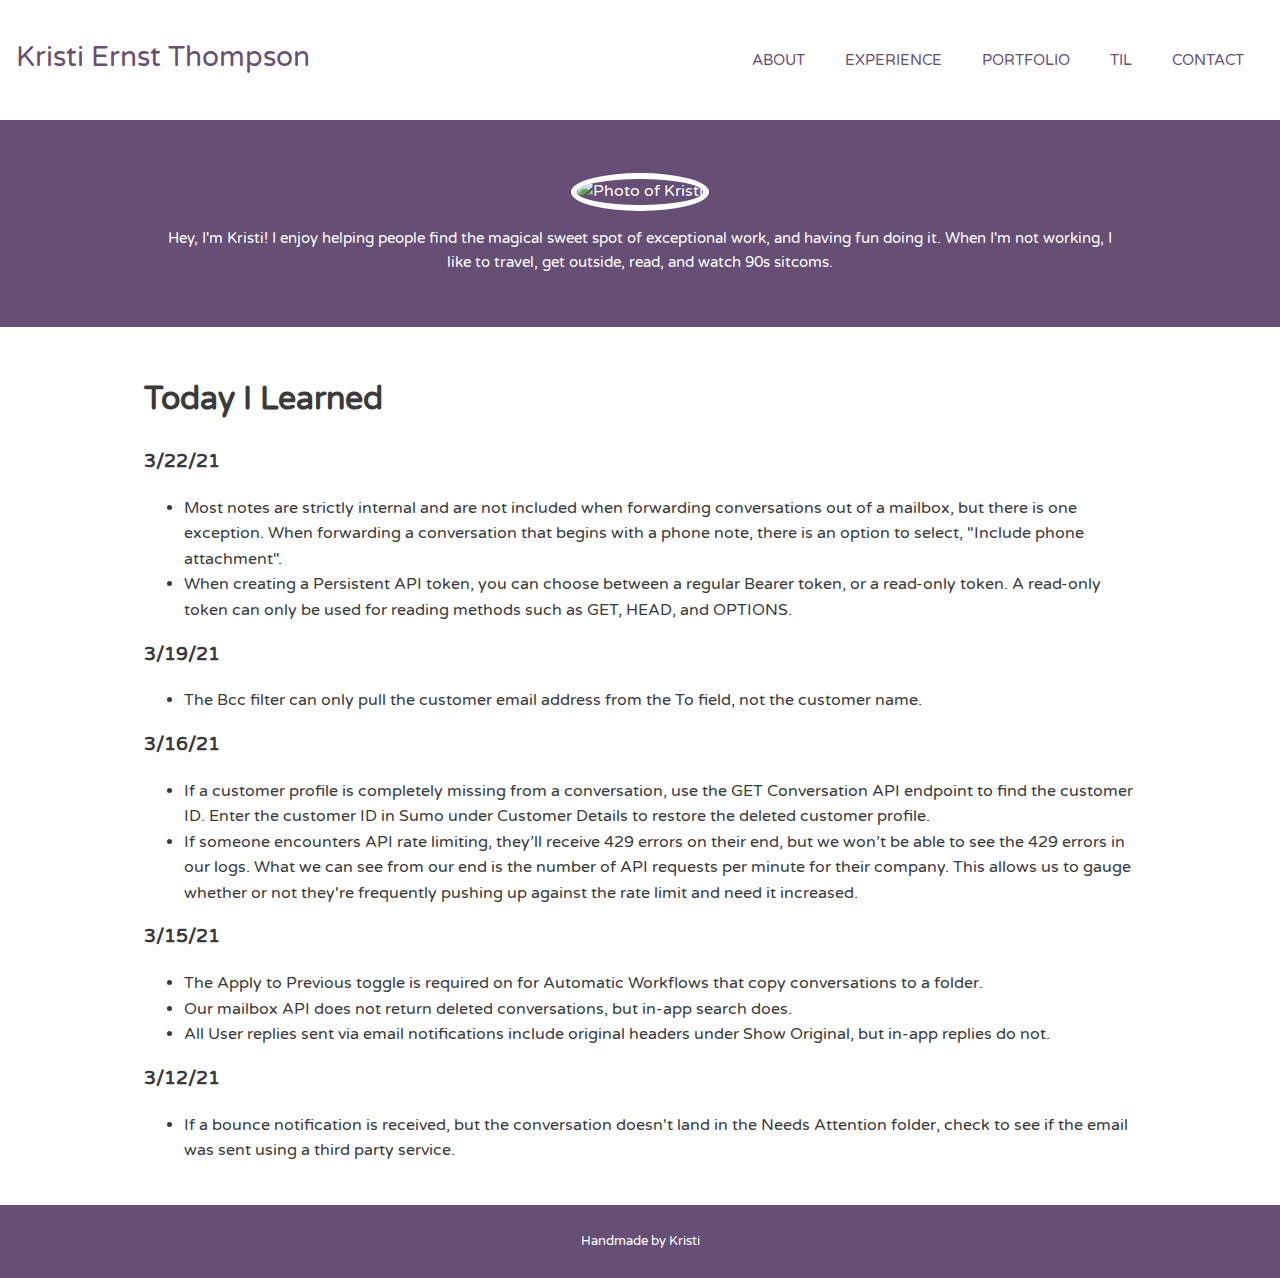
==== today-i-learned.html @ 71018ada "Update today-i-learned.html" ====
<!DOCTYPE html>
<html lang="en">

<head>
  <title>Kristi Ernst Thompson</title>
  <link href='https://fonts.googleapis.com/css?family=Varela+Round' rel='stylesheet' type='text/css'>
  <link rel="stylesheet" href="styles.css">
  <link rel="stylesheet" href="normalize.css">
  <link rel="shortcut icon" href="/favcon.png">
</head>
<body>
  <div class="wrap">
    <header class="main-header">
<a class="name" href="https://krompson.github.io//" class="body-links">Kristi Ernst Thompson</a>
      <ul class="main-nav">
          <li><a href="#about">About</a></li>
          <li><a href="https://krompson.github.io/#experience">Experience</a></li>
          <li><a href="https://krompson.github.io/#publications">Portfolio</a></li>
          <li><a href="http://krompson.github.io/today-i-learned.html">TIL</a></li>
          <li><a href="https://forms.gle/2rETGeYDiqMYRATz5" target="_blank">Contact</a></li>
        </ul>
    </header> 
  <div class="secondary-col">
    <div class="container"> 
      <p id="about"></p>
        <img src="https://www.dropbox.com/s/y2xr4d98g2mrn5y/kristi-thompson-main-image.jpg?raw=1" alt="Photo of Kristi" class="main-image">
 <p>Hey, I'm Kristi! I enjoy helping people find the magical sweet spot of exceptional work, and having fun doing it. When I'm not working, I like to travel, get outside, read, and watch 90s sitcoms.</p>       
</div>
      </div>
    <div class="container"> 
        <br>
       <h1>Today I Learned</h1>
      <h3>3/22/21</h3>
      <ul>
           <li>Most notes are strictly internal and are not included when forwarding conversations out of a mailbox, but there is one exception. When forwarding a conversation that begins with a phone note, there is an option to select, "Include phone attachment".</li>
          <li>When creating a Persistent API token, you can choose between a regular Bearer token, or a read-only token. A read-only token can only be used for reading methods such as GET, HEAD, and OPTIONS.</li>
      </ul>    
      <h3>3/19/21</h3>
      <ul>
           <li>The Bcc filter can only pull the customer email address from the To field, not the customer name.</li>
    </ul>    
      <h3>3/16/21</h3>
      <ul>
        <li>If a customer profile is completely missing from a conversation, use the GET Conversation API endpoint to find the customer ID. Enter the customer ID in Sumo under Customer Details to restore the deleted customer profile.</li> 
        <li>If someone encounters API rate limiting, they’ll receive 429 errors on their end, but we won’t be able to see the 429 errors in our logs. What we can see from our end is the number of API requests per minute for their company. This allows us to gauge whether or not they're frequently pushing up against the rate limit and need it increased. </li>
    </ul>    
      <h3>3/15/21</h3>
      <ul>
       <li>The Apply to Previous toggle is required on for Automatic Workflows that copy conversations to a folder.</li>
       <li>Our mailbox API does not return deleted conversations, but in-app search does.</li>
       <li>All User replies sent via email notifications include original headers under Show Original, but in-app replies do not.</li>
    </ul>    
          <h3>3/12/21</h3>
      <ul>
           <li>If a bounce notification is received, but the conversation doesn't land in the Needs Attention folder, check to see if the email was sent using a third party service.</li>
    </ul>    
      <br>      
  </div>  
  </div>
  <footer class="main-footer">
   <span>Handmade by Kristi</span>
  </footer>
</body>
</html>
---- styles.css ----
/* =================================Base Styles==================================== */
.main-image {
	border: solid 6px white;
	border-radius: 50%;
}
* {
	box-sizing: border-box;
}
html {
	scroll-behavior: smooth;
}
body {
	font-family: 'Varela Round', sans-serif;
	line-height: 1.6;
	color: #3a3a3a;
}
p {
	font-size: .95em;
	margin-bottom: 1.5em;
}
h2,a {
	color: #664E74;
}
h3 {
	color: #3a3a3a;
}
h1,h2,h3 {
	margin-top: 0;
}
a {
	text-decoration: none;
}
/* unvisited link */
a.body-links:link {
	color: #604B71;
}
/* visited link */
a.body-links:visited {
	color: #3B594E;
}
/* mouse over link */
a.body-links:hover {
	color: #6B4C47;
	cursor: pointer;
}
/* =================================Base Layout Styles==================================== */
/* ---- Navigation ---- */
.name {
	font-size: 1.75em;
	color:#664E74;
}
.name,.main-nav li {
	margin-top: 6px;
	margin-bottom: 6px;
	padding-left 20px;
	text-align: center;
	list-style-type: none;
}
.main-nav a {
	font-size: .95em;
	color: #664E74;
	text-transform: uppercase;
}
.main-nav {
	padding-inline-start: 0px;
	/*OR*/
	padding: 0px;
}
.main-nav a:hover {
	color: #ffffff;
	background:#664E74;
}
.name a,.main-nav a {
	padding: 10px 20px;
	display: block;
}
/* ---- Layout Containers ---- */
.container {
	padding-left: 1em;
	padding-right: 1em;
}
.main-header {
	padding: 1em;
	background: #ffffff;
	overflow: hidden;
}
.main-footer {
	text-align: center;
	padding: 2em 0;
	background: #664E74;
	color: white;
	font-size: small;
}
.secondary-col {
	background: #664E74;
	color: #ffffff;
	text-align: center;
	padding: 30px;
}
.third-col {
	background:#F5F5F5;
}
/* =================================Media Queries==================================== */
@media (min-width: 769px) {
	.wrap {
		min-height: calc(100vh - 89px);
	}
	.container {
		width: 80%;
		max-width: 1150px;
		margin: 0 auto;
	}
	.main-nav {
		float: right;
	}
	.main-nav li {
		float: left;
		list-style: none;
	}
	.name {
		float: left;
		line-height: 2.5em;
	}
	.feat-img {
		width: 300px;
	}
}
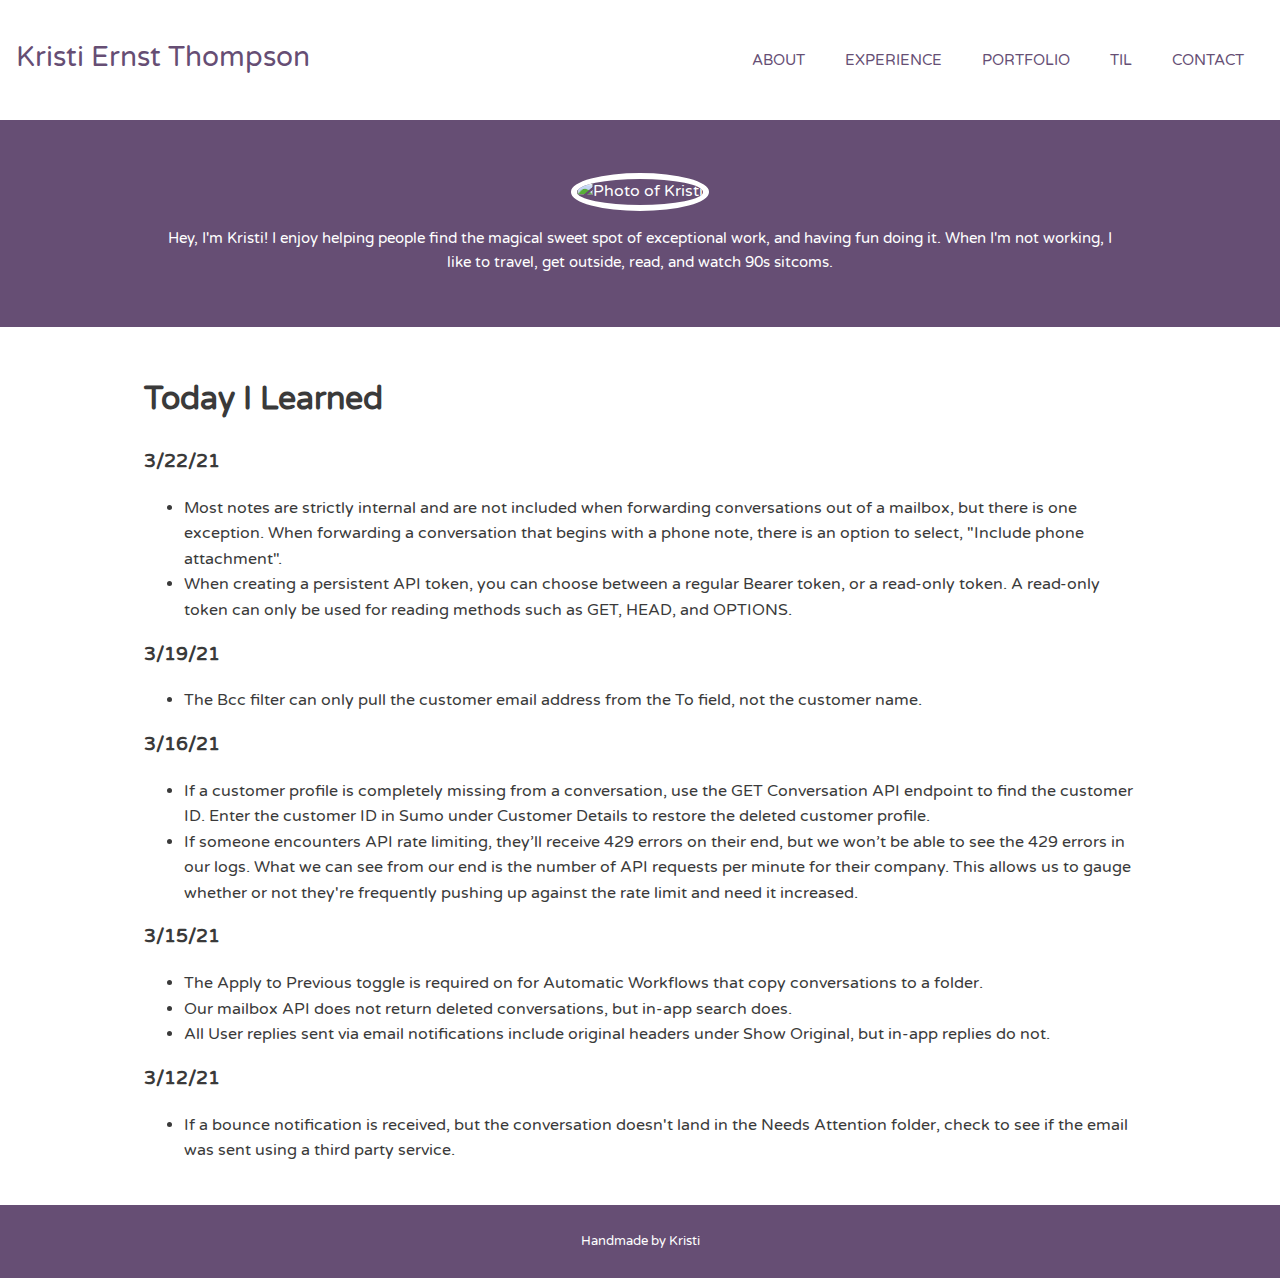
==== commit c3273784: "Update today-i-learned.html" ====
--- a/today-i-learned.html
+++ b/today-i-learned.html
@@ -33,7 +33,7 @@
       <h3>3/22/21</h3>
       <ul>
            <li>Most notes are strictly internal and are not included when forwarding conversations out of a mailbox, but there is one exception. When forwarding a conversation that begins with a phone note, there is an option to select, "Include phone attachment".</li>
-          <li>When creating a Persistent API token, you can choose between a regular Bearer token, or a read-only token. A read-only token can only be used for reading methods such as GET, HEAD, and OPTIONS.</li>
+          <li>When creating a persistent API token, you can choose between a regular Bearer token, or a read-only token. A read-only token can only be used for reading methods such as GET, HEAD, and OPTIONS.</li>
       </ul>    
       <h3>3/19/21</h3>
       <ul>
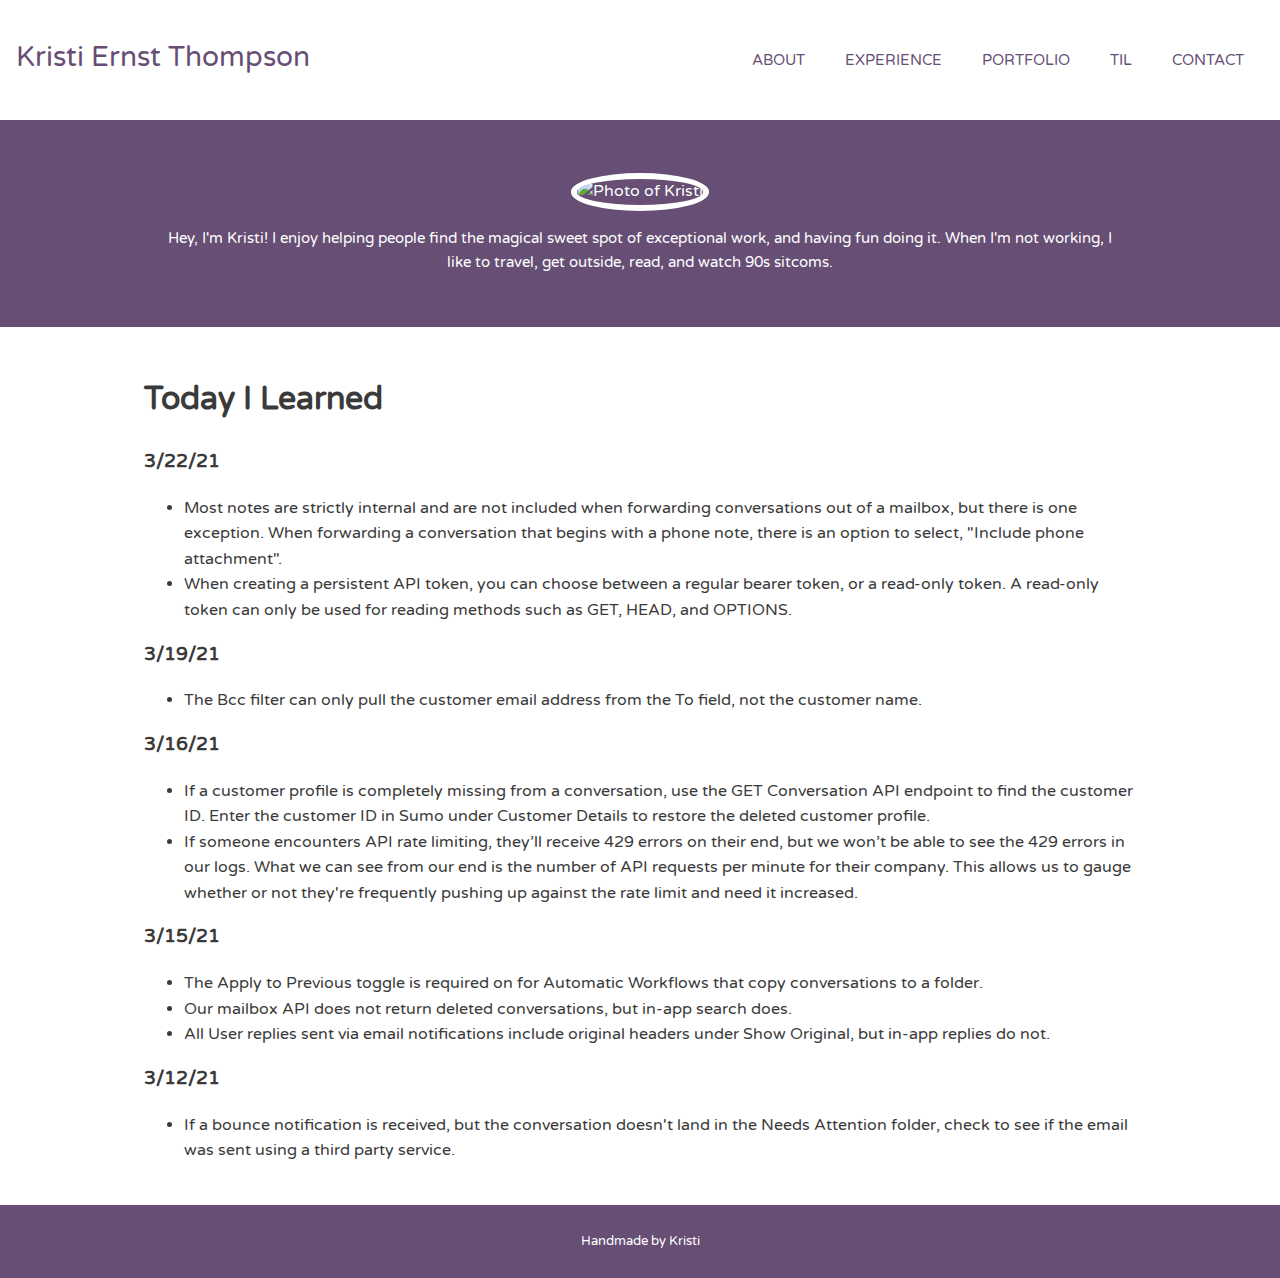
==== commit 0d4dac55: "Update today-i-learned.html" ====
--- a/today-i-learned.html
+++ b/today-i-learned.html
@@ -33,7 +33,7 @@
       <h3>3/22/21</h3>
       <ul>
            <li>Most notes are strictly internal and are not included when forwarding conversations out of a mailbox, but there is one exception. When forwarding a conversation that begins with a phone note, there is an option to select, "Include phone attachment".</li>
-          <li>When creating a persistent API token, you can choose between a regular Bearer token, or a read-only token. A read-only token can only be used for reading methods such as GET, HEAD, and OPTIONS.</li>
+          <li>When creating a persistent API token, you can choose between a regular bearer token, or a read-only token. A read-only token can only be used for reading methods such as GET, HEAD, and OPTIONS.</li>
       </ul>    
       <h3>3/19/21</h3>
       <ul>
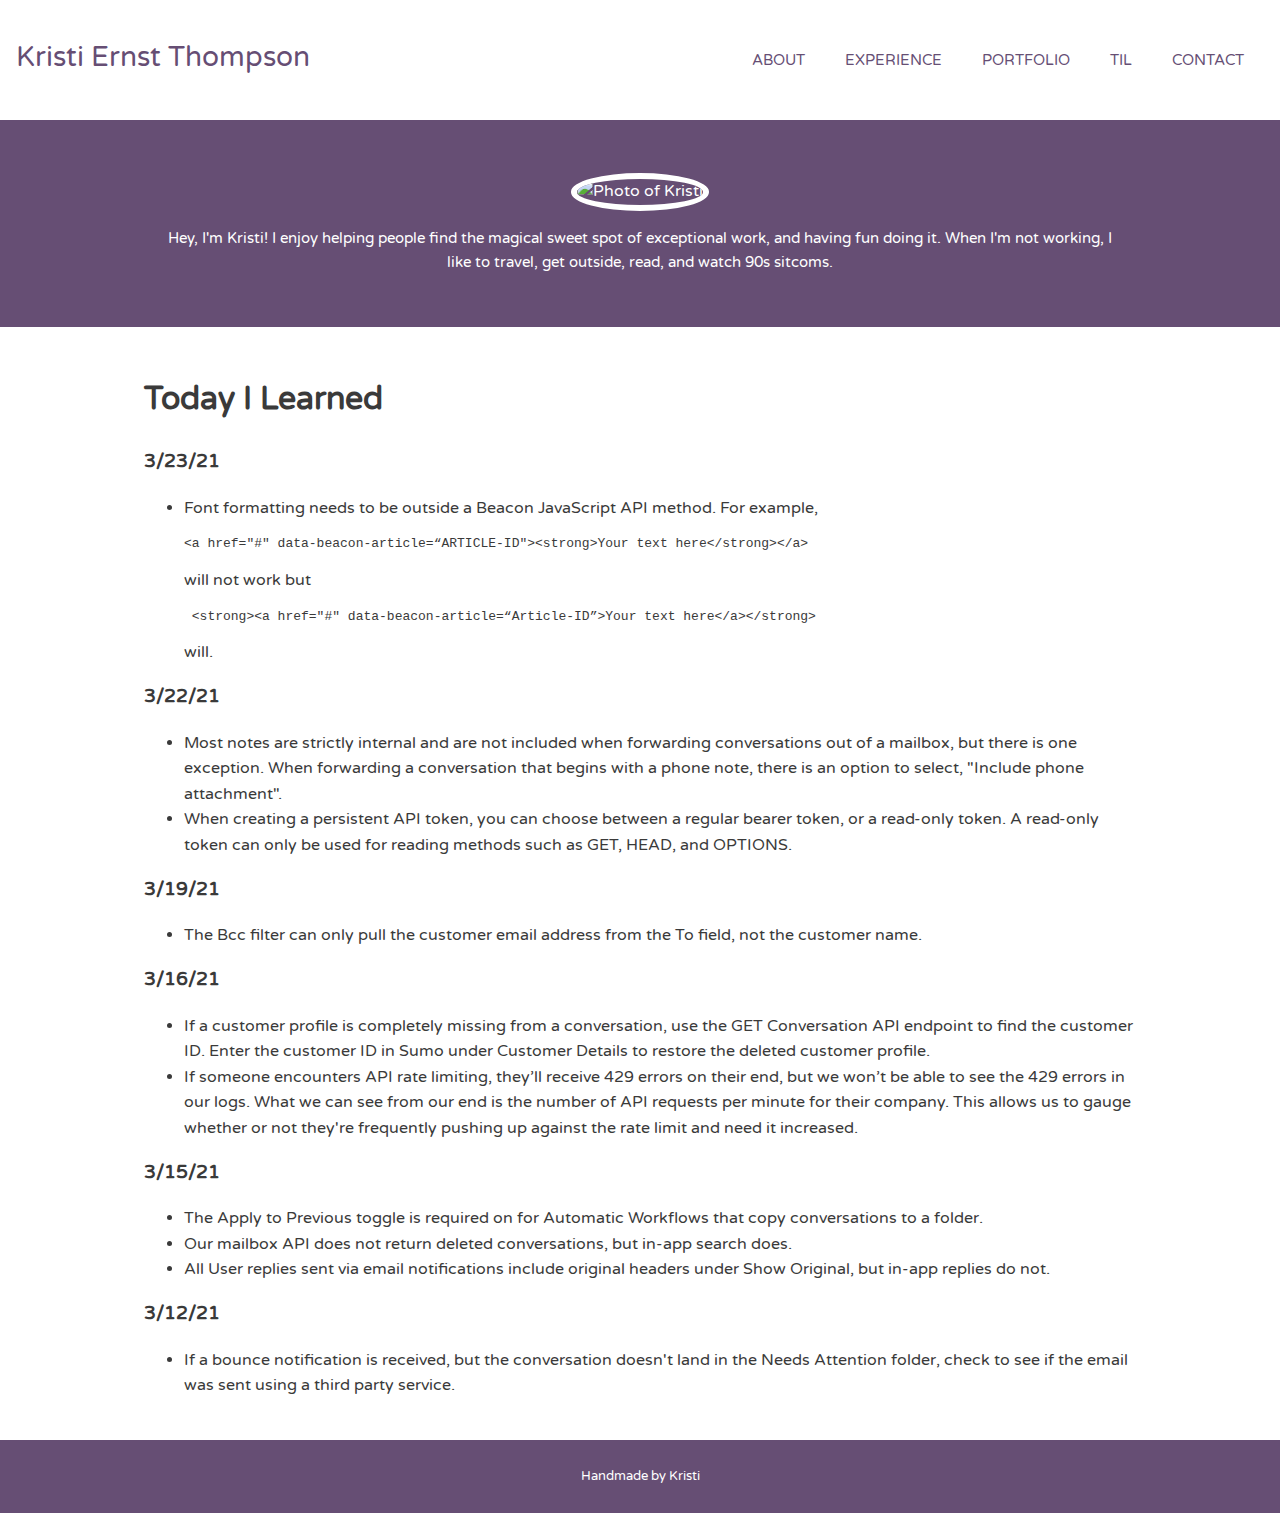
==== commit 587bd086: "Update today-i-learned.html" ====
--- a/today-i-learned.html
+++ b/today-i-learned.html
@@ -30,6 +30,10 @@
     <div class="container"> 
         <br>
        <h1>Today I Learned</h1>
+      <h3>3/23/21</h3>
+      <ul>
+           <li>Font formatting needs to be outside a Beacon JavaScript API method. For example, <xmp><a href="#" data-beacon-article=“ARTICLE-ID"><strong>Your text here</strong></a></xmp> will not work but <xmp> <strong><a href="#" data-beacon-article=“Article-ID”>Your text here</a></strong></xmp> will.</li>
+    </ul>    
       <h3>3/22/21</h3>
       <ul>
            <li>Most notes are strictly internal and are not included when forwarding conversations out of a mailbox, but there is one exception. When forwarding a conversation that begins with a phone note, there is an option to select, "Include phone attachment".</li>
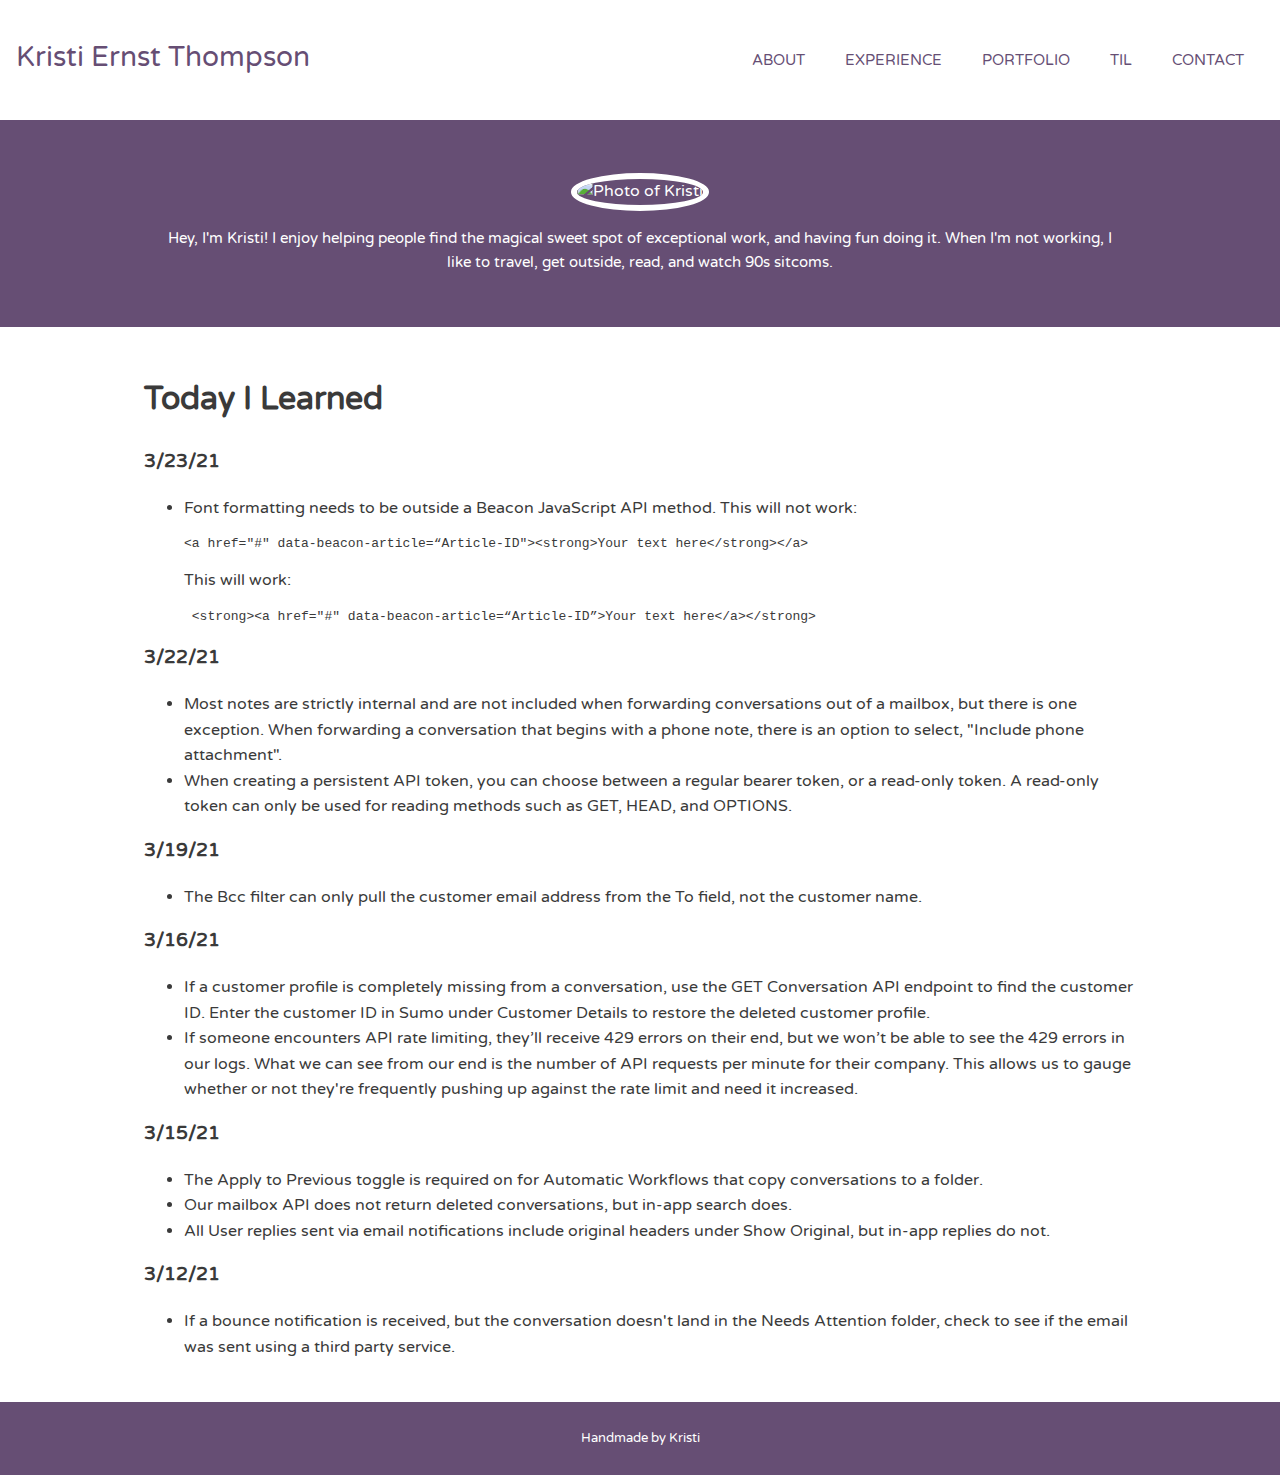
==== commit 9938d0e8: "Update today-i-learned.html" ====
--- a/today-i-learned.html
+++ b/today-i-learned.html
@@ -32,7 +32,7 @@
        <h1>Today I Learned</h1>
       <h3>3/23/21</h3>
       <ul>
-           <li>Font formatting needs to be outside a Beacon JavaScript API method. For example, <xmp><a href="#" data-beacon-article=“ARTICLE-ID"><strong>Your text here</strong></a></xmp> will not work but <xmp> <strong><a href="#" data-beacon-article=“Article-ID”>Your text here</a></strong></xmp> will.</li>
+           <li>Font formatting needs to be outside a Beacon JavaScript API method. This will not work: <xmp><a href="#" data-beacon-article=“Article-ID"><strong>Your text here</strong></a></xmp> This will work: <xmp> <strong><a href="#" data-beacon-article=“Article-ID”>Your text here</a></strong></xmp></li>
     </ul>    
       <h3>3/22/21</h3>
       <ul>
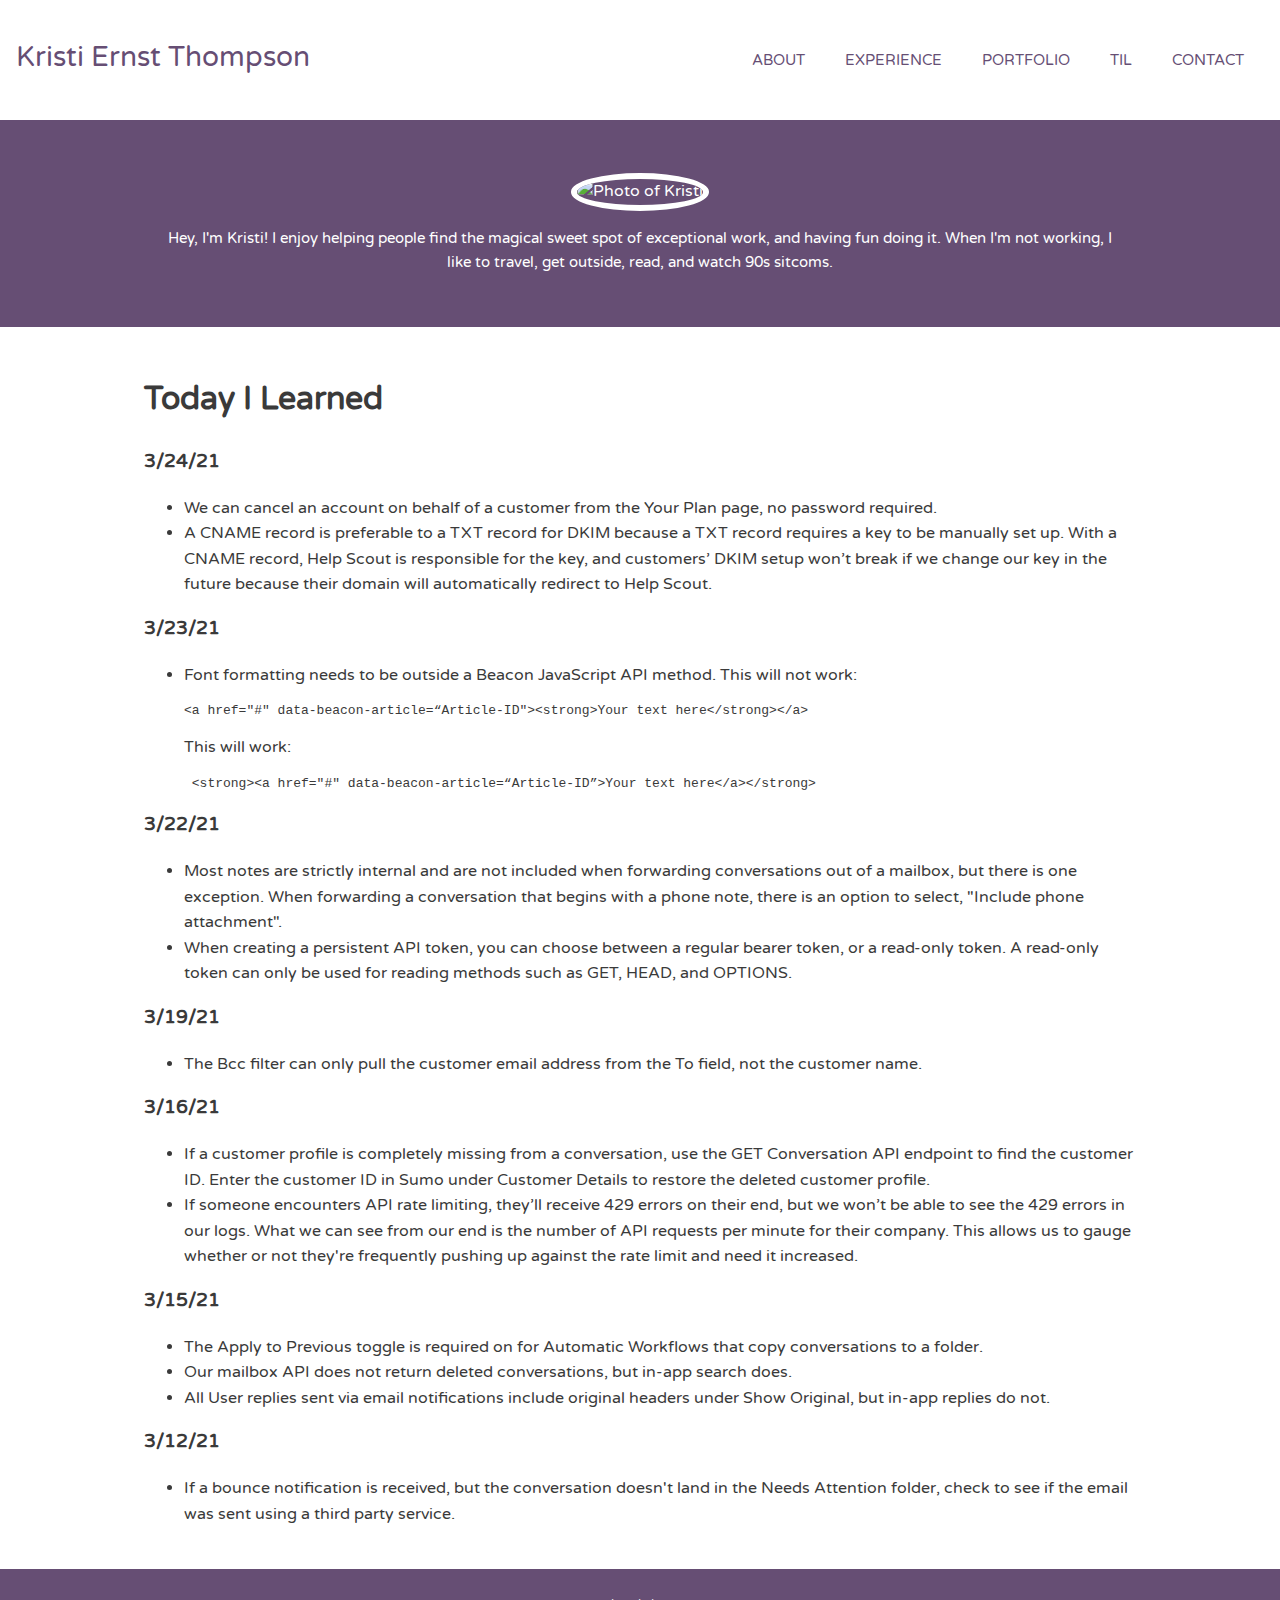
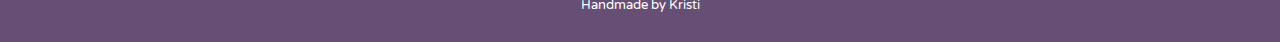
==== commit 1ed371df: "Update today-i-learned.html" ====
--- a/today-i-learned.html
+++ b/today-i-learned.html
@@ -30,6 +30,11 @@
     <div class="container"> 
         <br>
        <h1>Today I Learned</h1>
+      <h3>3/24/21</h3>
+      <ul>
+           <li>We can cancel an account on behalf of a customer from the Your Plan page, no password required.</li>
+           <li>A CNAME record is preferable to a TXT record for DKIM because a TXT record requires a key to be manually set up. With a CNAME record, Help Scout is responsible for the key, and customers’ DKIM setup won’t break if we change our key in the future because their domain will automatically redirect to Help Scout.</li>
+    </ul>    
       <h3>3/23/21</h3>
       <ul>
            <li>Font formatting needs to be outside a Beacon JavaScript API method. This will not work: <xmp><a href="#" data-beacon-article=“Article-ID"><strong>Your text here</strong></a></xmp> This will work: <xmp> <strong><a href="#" data-beacon-article=“Article-ID”>Your text here</a></strong></xmp></li>
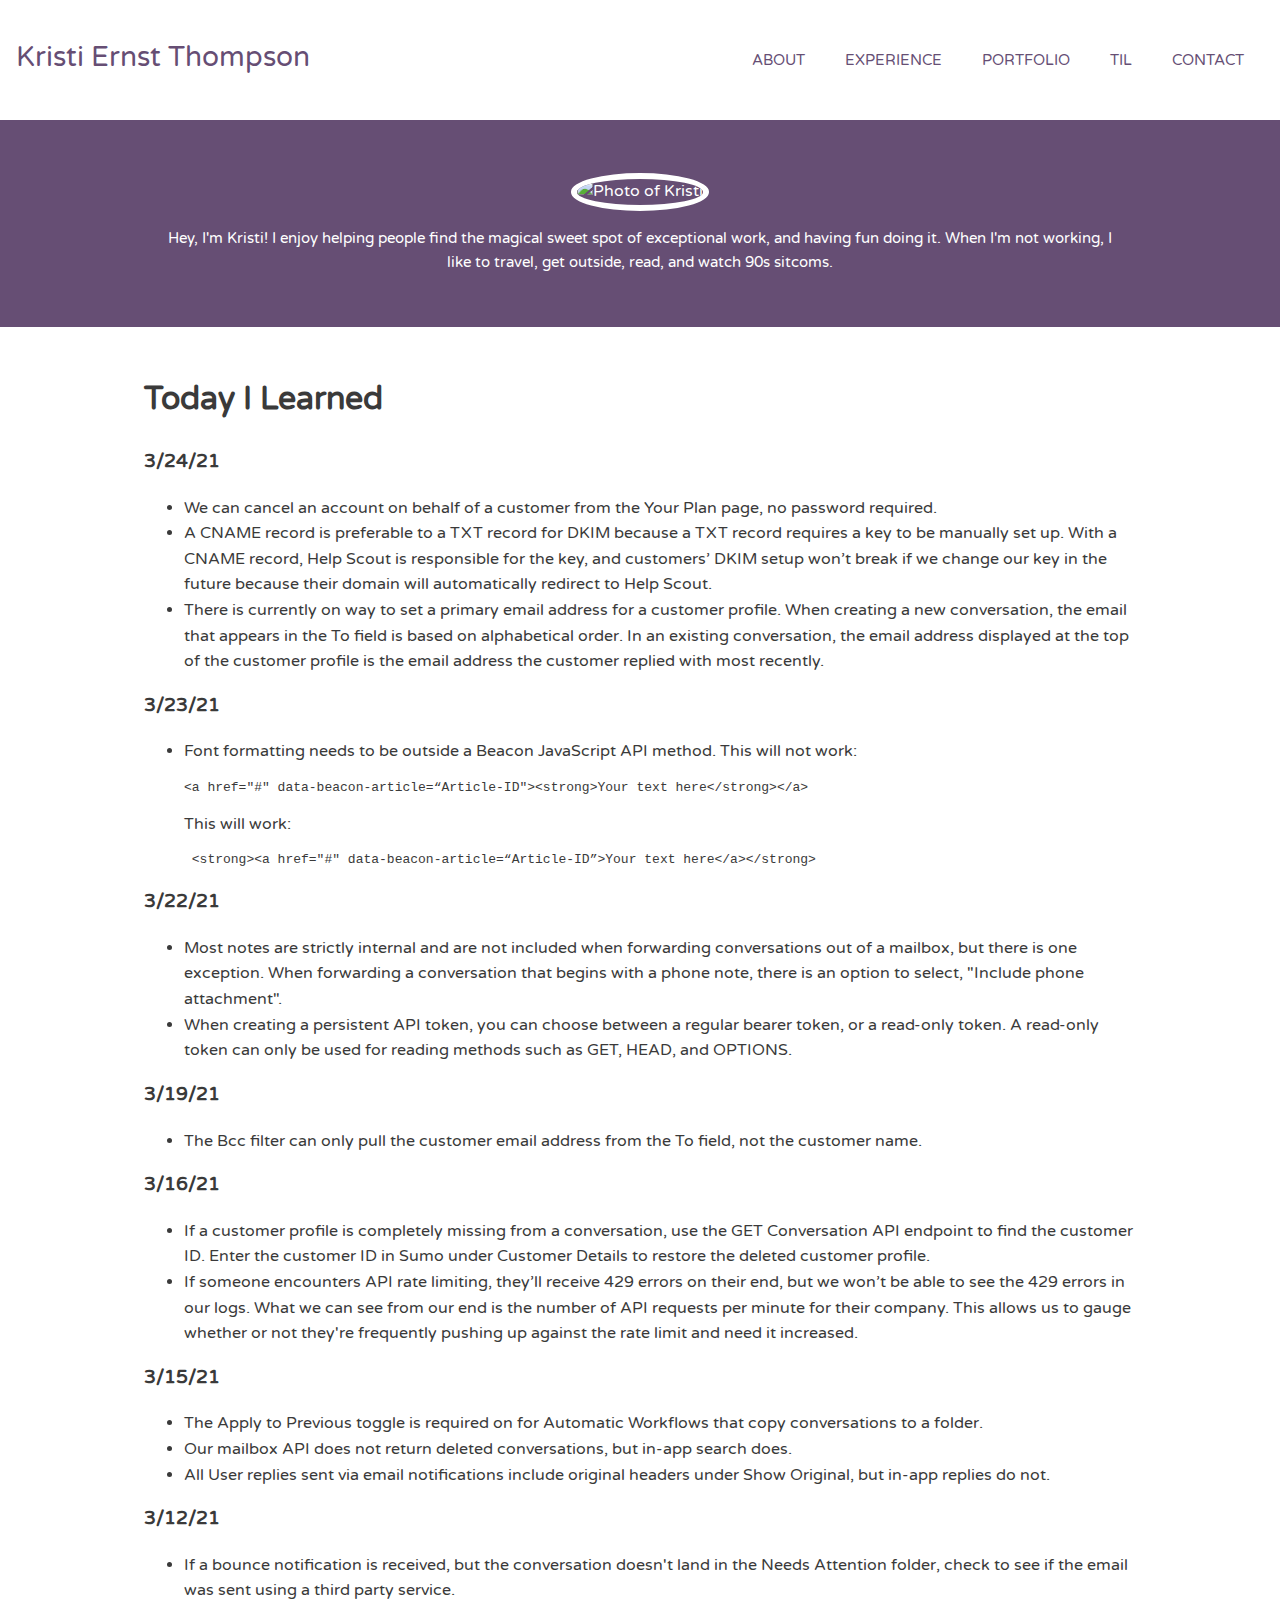
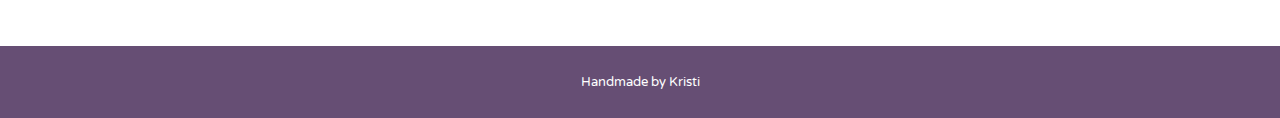
==== commit 456e0f1a: "Update today-i-learned.html" ====
--- a/today-i-learned.html
+++ b/today-i-learned.html
@@ -34,7 +34,8 @@
       <ul>
            <li>We can cancel an account on behalf of a customer from the Your Plan page, no password required.</li>
            <li>A CNAME record is preferable to a TXT record for DKIM because a TXT record requires a key to be manually set up. With a CNAME record, Help Scout is responsible for the key, and customers’ DKIM setup won’t break if we change our key in the future because their domain will automatically redirect to Help Scout.</li>
-    </ul>    
+           <li>There is currently on way to set a primary email address for a customer profile. When creating a new conversation, the email that appears in the To field is based on alphabetical order. In an existing conversation, the email address displayed at the top of the customer profile is the email address the customer replied with most recently.</li>
+      </ul>    
       <h3>3/23/21</h3>
       <ul>
            <li>Font formatting needs to be outside a Beacon JavaScript API method. This will not work: <xmp><a href="#" data-beacon-article=“Article-ID"><strong>Your text here</strong></a></xmp> This will work: <xmp> <strong><a href="#" data-beacon-article=“Article-ID”>Your text here</a></strong></xmp></li>
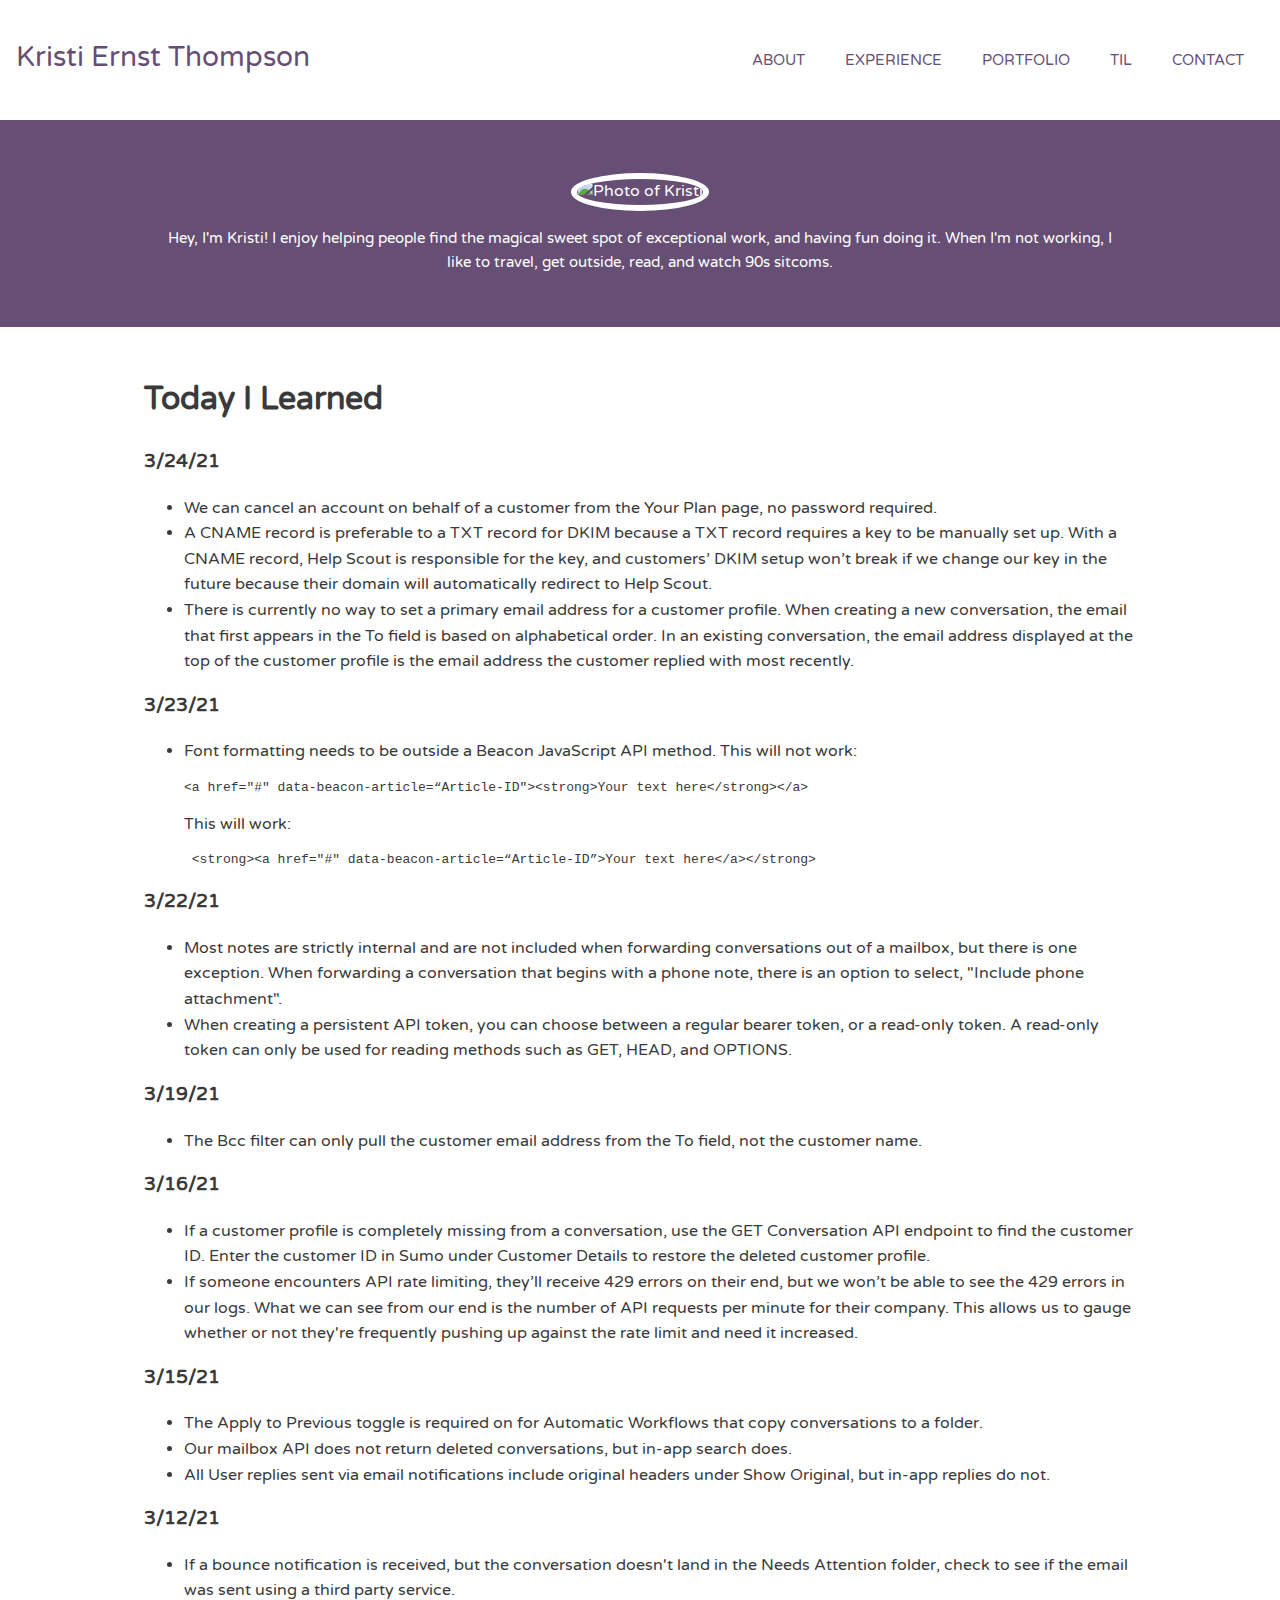
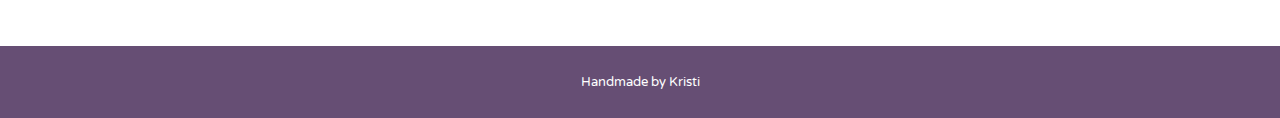
==== commit 47e48904: "Update today-i-learned.html" ====
--- a/today-i-learned.html
+++ b/today-i-learned.html
@@ -34,7 +34,7 @@
       <ul>
            <li>We can cancel an account on behalf of a customer from the Your Plan page, no password required.</li>
            <li>A CNAME record is preferable to a TXT record for DKIM because a TXT record requires a key to be manually set up. With a CNAME record, Help Scout is responsible for the key, and customers’ DKIM setup won’t break if we change our key in the future because their domain will automatically redirect to Help Scout.</li>
-           <li>There is currently on way to set a primary email address for a customer profile. When creating a new conversation, the email that appears in the To field is based on alphabetical order. In an existing conversation, the email address displayed at the top of the customer profile is the email address the customer replied with most recently.</li>
+           <li>There is currently no way to set a primary email address for a customer profile. When creating a new conversation, the email that first appears in the To field is based on alphabetical order. In an existing conversation, the email address displayed at the top of the customer profile is the email address the customer replied with most recently.</li>
       </ul>    
       <h3>3/23/21</h3>
       <ul>
